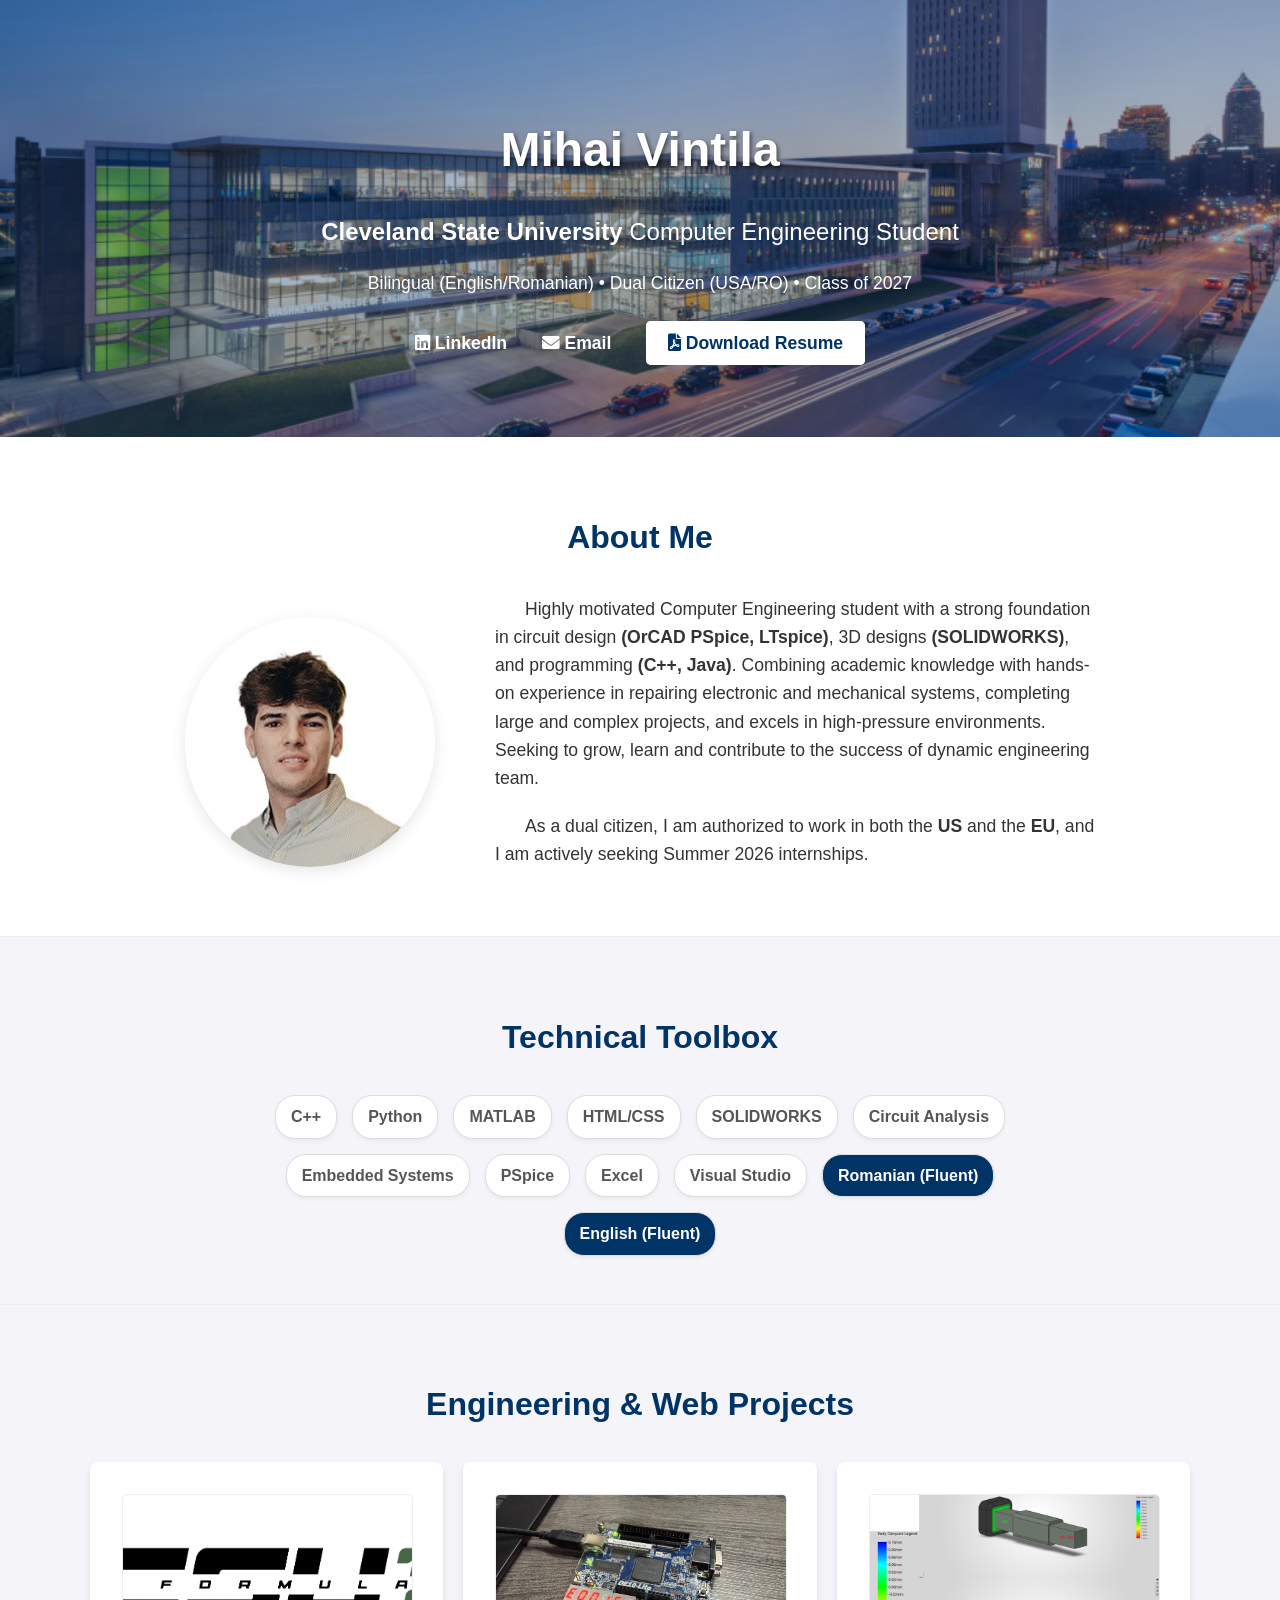
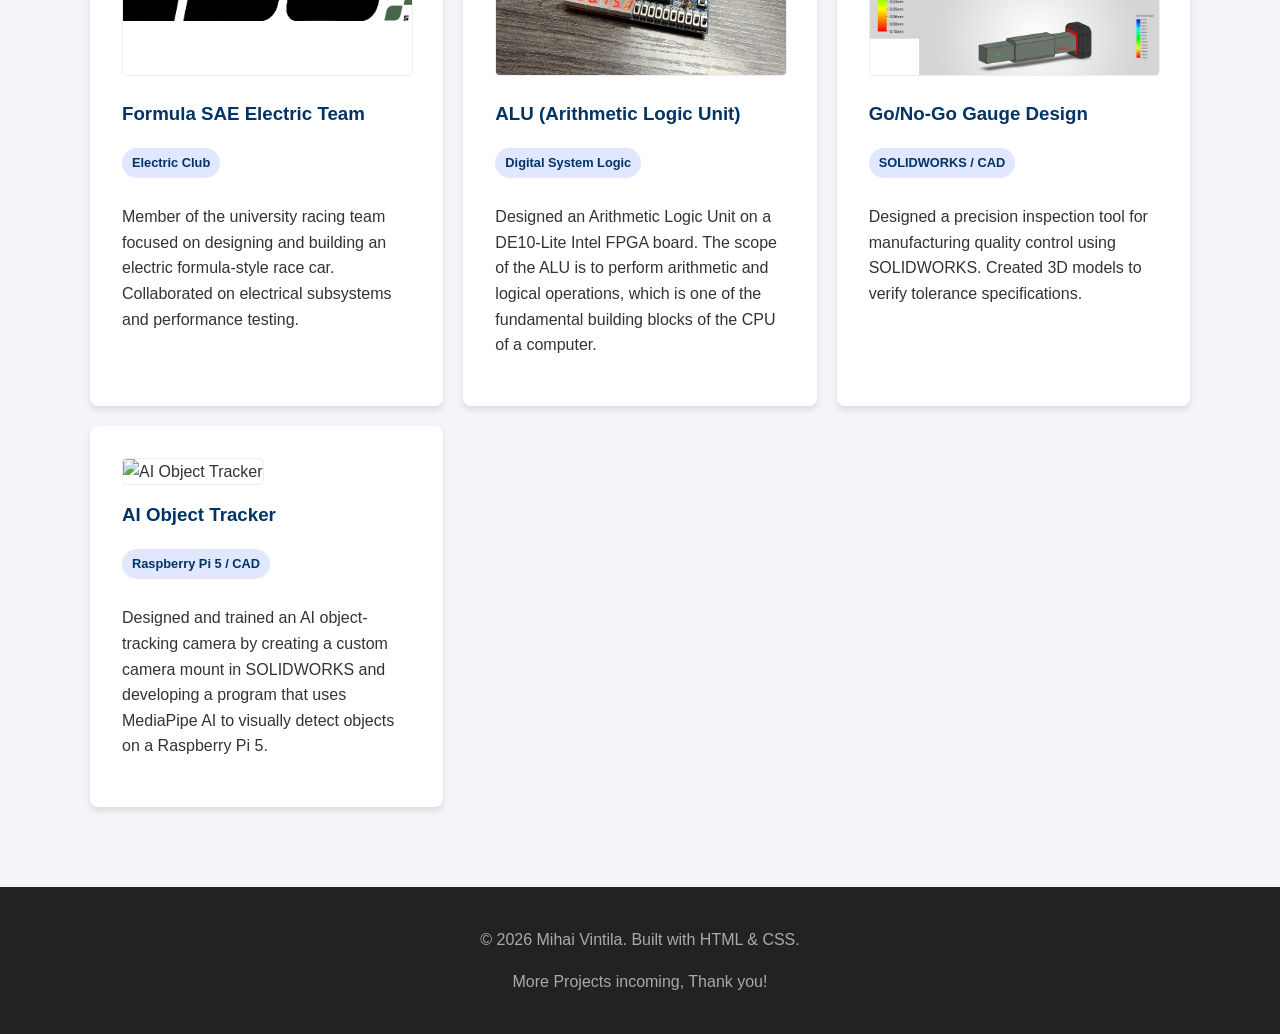
==== index.html @ 1a772fa2 "Add files via upload" ====
<!DOCTYPE html>
<html lang="en">
<head>
    <meta charset="UTF-8">
    <meta name="viewport" content="width=device-width, initial-scale=1.0">
    <title>Mihai Vintila | Computer Engineering Portfolio</title>
    <link rel="stylesheet" href="styles.css">
    <link rel="stylesheet" href="https://cdnjs.cloudflare.com/ajax/libs/font-awesome/6.0.0/css/all.min.css">
</head>
<body>

    <header class="hero">
        <div class="container">
            <h1>Mihai Vintila</h1>
            <p class="tagline"><strong>Cleveland State University</strong> Computer Engineering Student</p>
            <p class="sub-tagline">Bilingual (English/Romanian) • Dual Citizen (USA/RO) • Class of 2027 </p>
            <div class="social-links">
                <a href="https://www.linkedin.com/in/mihai-vintila" target="_blank"><i class="fab fa-linkedin"></i> LinkedIn</a>
                <a href="mailto:mihai.ciopleanu@yahoo.com"><i class="fas fa-envelope"></i> Email</a>
                <a href="resume.pdf.pdf" target="_blank" class="btn-resume"><i class="fas fa-file-pdf"></i> Download Resume</a>
            </div>
        </div>
    </header>

   <section class="section about">
        <div class="container">
            <h2>About Me</h2>
            
            <div class="about-content">
                
                <img src="profile.jpg" alt="Mihai Vintila" class="about-photo">
                
                <div class="about-text">
                    <p>
                       	Highly motivated Computer Engineering student with a strong foundation in circuit design <strong>(OrCAD PSpice, LTspice)</strong>, 3D designs <strong>(SOLIDWORKS)</strong>, and programming <strong>(C++, Java)</strong>. Combining academic knowledge with hands-on experience in repairing electronic and mechanical systems, completing large and complex projects, and excels in high-pressure environments. Seeking to grow, learn and contribute to the success of dynamic engineering team.
                    </p>
                    <p>
                        As a dual citizen, I am authorized to work in both the <strong>US</strong> and the <strong>EU</strong>, and I am actively seeking Summer 2026 internships.
                    </p>
                </div>
                
            </div> </div>
    </section>

    <section class="section skills-section" style="background-color: #f4f4f9; text-align: center;">
        <div class="container">
            <h2>Technical Toolbox</h2>
            <div class="skills-grid" style="display: flex; justify-content: center; gap: 15px; flex-wrap: wrap;">
                <span class="skill-tag">C++</span>
                <span class="skill-tag">Python</span>
                <span class="skill-tag">MATLAB</span>
                <span class="skill-tag">HTML/CSS</span>
                
                <span class="skill-tag">SOLIDWORKS</span>
                <span class="skill-tag">Circuit Analysis</span>
                <span class="skill-tag">Embedded Systems</span>
                <span class="skill-tag">PSpice</span>
        
                <span class="skill-tag">Excel</span>
                <span class="skill-tag">Visual Studio</span>
                
                <span class="skill-tag" style="background-color: #003366; color: white;">Romanian (Fluent)</span>
                <span class="skill-tag" style="background-color: #003366; color: white;">English (Fluent)</span>
            </div>
        </div>
    </section>

    <section class="section projects">
        <div class="container">
            <h2>Engineering & Web Projects</h2>
            <div class="project-grid">
                
                <div class="card">
                    <img src="saecsu.png" alt="Formula SAE Electric Car" class="project-img">
                    <h3>Formula SAE Electric Team</h3>
                    <span class="badge">Electric Club</span>
                    <p>Member of the university racing team focused on designing and building an electric formula-style race car. Collaborated on electrical subsystems and performance testing.</p>
                </div>

                <div class="card">
                    <img src="alu.jpeg" alt="ALU FPGA Board" class="project-img">
                    <h3>ALU (Arithmetic Logic Unit)</h3>
                    <span class="badge">Digital System Logic</span>
                    <p>Designed an Arithmetic Logic Unit on a DE10-Lite Intel FPGA board. The scope of the ALU is to perform arithmetic and logical operations, which is one of the fundamental building blocks of the CPU of a computer.</p>
                </div>

                <div class="card">
                    <img src="gauge.png" alt="Solidworks Gauge Design" class="project-img">
                    <h3>Go/No-Go Gauge Design</h3>
                    <span class="badge">SOLIDWORKS / CAD</span>
                    <p>Designed a precision inspection tool for manufacturing quality control using SOLIDWORKS. Created 3D models to verify tolerance specifications.</p>
                </div>

                <div class="card">
                    <img src="ObjectTracker.png" alt="AI Object Tracker " class="project-img">
                    <h3>AI Object Tracker</h3>
                    <span class="badge">Raspberry Pi 5 / CAD</span>
                    <p>Designed and trained an AI object-tracking camera by creating a custom 
camera mount in SOLIDWORKS and developing a program that uses MediaPipe AI to visually detect objects on a Raspberry Pi 5.</p>
                </div>


            </div>
        </div>
    </section>

    <footer>
        <div class="container">
            <p>&copy; 2026 Mihai Vintila. Built with HTML & CSS.</p>
            <p>More Projects incoming, Thank you!</p>
        </div>
    </footer>

</body>
</html>
---- styles.css ----
/* =========================================
   1. GLOBAL STYLES (Fonts & Colors)
   ========================================= */
body {
    font-family: 'Segoe UI', Roboto, Helvetica, Arial, sans-serif;
    margin: 0;
    padding: 0;
    line-height: 1.6;
    color: #333;
    background-color: #f4f4f9;
}

.container {
    width: 90%;
    max-width: 1100px;
    margin: 0 auto;
    padding: 0 20px;
}

a {
    text-decoration: none;
}

/* =========================================
   HERO SECTION (With Background Image)
   ========================================= */
.hero {
    /* This creates a dark blue tint over the image so text is readable */
    background: linear-gradient(rgba(0, 51, 102, 0.3), rgba(0, 51, 102, 0.4)), url('csu.jpg');
    
    /* These lines ensure the image covers the whole area perfectly */
    background-size: cover;       
    background-position: center;  
    background-repeat: no-repeat; 
    
    color: white;
    padding: 5rem 0; /* Increased padding slightly for a "big banner" look */
    text-align: center;
}

.hero h1 {
    font-size: 3rem;
    margin-bottom: 0.5rem;
    text-shadow: 2px 2px 4px rgba(0,0,0,0.5); /* Adds a subtle shadow to text */
}

.tagline {
    font-size: 1.5rem;
    font-weight: 300;
    margin-bottom: 0.5rem;
}

.sub-tagline {
    font-size: 1.1rem;
    opacity: 1;
    margin-bottom: 2rem;
}

/* Social Links & Resume Button */
.social-links a {
    color: white;
    margin: 0 15px;
    font-weight: bold;
    font-size: 1.1rem;
    transition: color 0.3s;
}

.social-links a:hover {
    color: #ffcc00; /* Yellow accent on hover */
}

.btn-resume {
    background-color: white;
    color: #003366 !important;
    padding: 10px 20px;
    border-radius: 5px;
    border: 2px solid white;
}

.btn-resume:hover {
    background-color: transparent !important;
    color: white !important;
}

/* =========================================
   3. SECTIONS (About, Skills, Projects)
   ========================================= */
.section {
    padding: 3rem 0;
}

.about {
    background: white;
    text-align: center;
}

.about p {
    max-width: 800px;
    margin: 0 auto 20px auto;
    font-size: 1.1rem;
}

.section h2 {
    text-align: center;
    color: #003366;
    margin-bottom: 2rem;
    font-size: 2rem;
}

/* =========================================
   4. SKILLS SECTION
   ========================================= */
.skills-section {
    background-color: #f9f9f9;
    text-align: center;
    border-top: 1px solid #eee;
    border-bottom: 1px solid #eee;
}

.skills-grid {
    display: flex;
    justify-content: center;
    gap: 15px;
    flex-wrap: wrap;
    max-width: 800px;
    margin: 0 auto;
}

.skill-tag {
    background: white;
    border: 1px solid #ddd;
    padding: 8px 15px;
    border-radius: 20px;
    font-weight: 600;
    color: #555;
    box-shadow: 0 2px 4px rgba(0,0,0,0.05);
}

/* =========================================
   5. PROJECT CARDS & IMAGES
   ========================================= */
.projects {
    background-color: #f4f4f9;
}

.project-grid {
    display: grid;
    grid-template-columns: repeat(auto-fit, minmax(300px, 1fr));
    gap: 20px;
}

.card {
    background: white;
    padding: 2rem;
    border-radius: 8px;
    box-shadow: 0 4px 6px rgba(0,0,0,0.1);
    transition: transform 0.2s;
}

.card:hover {
    transform: translateY(-5px); /* Lift effect on hover */
}

/* THIS IS THE IMAGE PART YOU ASKED ABOUT */
.project-img {
    width: 100%;
    height: 180px;
    object-fit: cover;
    border-radius: 5px;
    margin-bottom: 15px;
    border: 1px solid #eee;
}

.card h3 {
    margin-top: 0;
    color: #003366;
}

.badge {
    background: #e0e7ff;
    color: #003366;
    padding: 5px 10px;
    border-radius: 15px;
    font-size: 0.8rem;
    font-weight: bold;
    display: inline-block;
    margin-bottom: 10px;
}

/* =========================================
   6. FOOTER
   ========================================= */
footer {
    background: #222;
    color: #aaa;
    text-align: center;
    padding: 1.5rem 0;
    margin-top: 2rem;
}

.about-content {
    display: flex;           /* This turns on the side-by-side mode */
    align-items: center;     /* Centers them vertically */
    justify-content: center;
    gap: 60px;               /* Space between picture and text */
    text-align: left;        /* Forces text to align left, not center */
    margin-top: 2rem;
}

.about-photo {
    width: 250px;
    height: 250px;
    object-fit: cover;
    border-radius: 50%;
    box-shadow: 0 4px 15px rgba(0,0,0,0.1);
    flex-shrink: 0;          /* Prevents the image from getting squished */
}

.about-text {
    max-width: 600px;
    text-indent: 30px;
}

/* Force mobile phones to stack them again so it doesn't look squashed */
@media (max-width: 768px) {
    .about-content {
        flex-direction: column;
        text-align: center;
    }
}

/* =========================================
   MOBILE REPAIR KIT
   ========================================= */
@media (max-width: 768px) {
    
    /* 1. Stack the social buttons vertically */
    .social-links {
        display: flex;
        flex-direction: column; /* This forces them into a vertical stack */
        align-items: center;    /* Centers them perfectly */
        gap: 15px;              /* Adds clean space between each button */
    }

    /* 2. Reset margins so they don't look crooked */
    .social-links a {
        margin: 0;
        width: auto;            /* Lets buttons fit their text */
    }

    /* 3. Make the main title slightly smaller to prevent wrapping */
    .hero h1 {
        font-size: 2.5rem;      
        line-height: 1.2;
    }

    /* 4. Adjust the tagline text size */
    .tagline {
        font-size: 1.1rem;
        padding: 0 10px;        /* Adds breathing room on the sides */
    }
    
    /* 5. Fix the Resume Button looking weird */
    .btn-resume {
        width: 100%;            /* Makes the button nice and wide on mobile */
        max-width: 250px;       /* ...but not TOO wide */
        display: inline-block;  /* Keeps the box shape intact */
        margin-top: 10px;       /* Extra space above the resume button */
    }
}
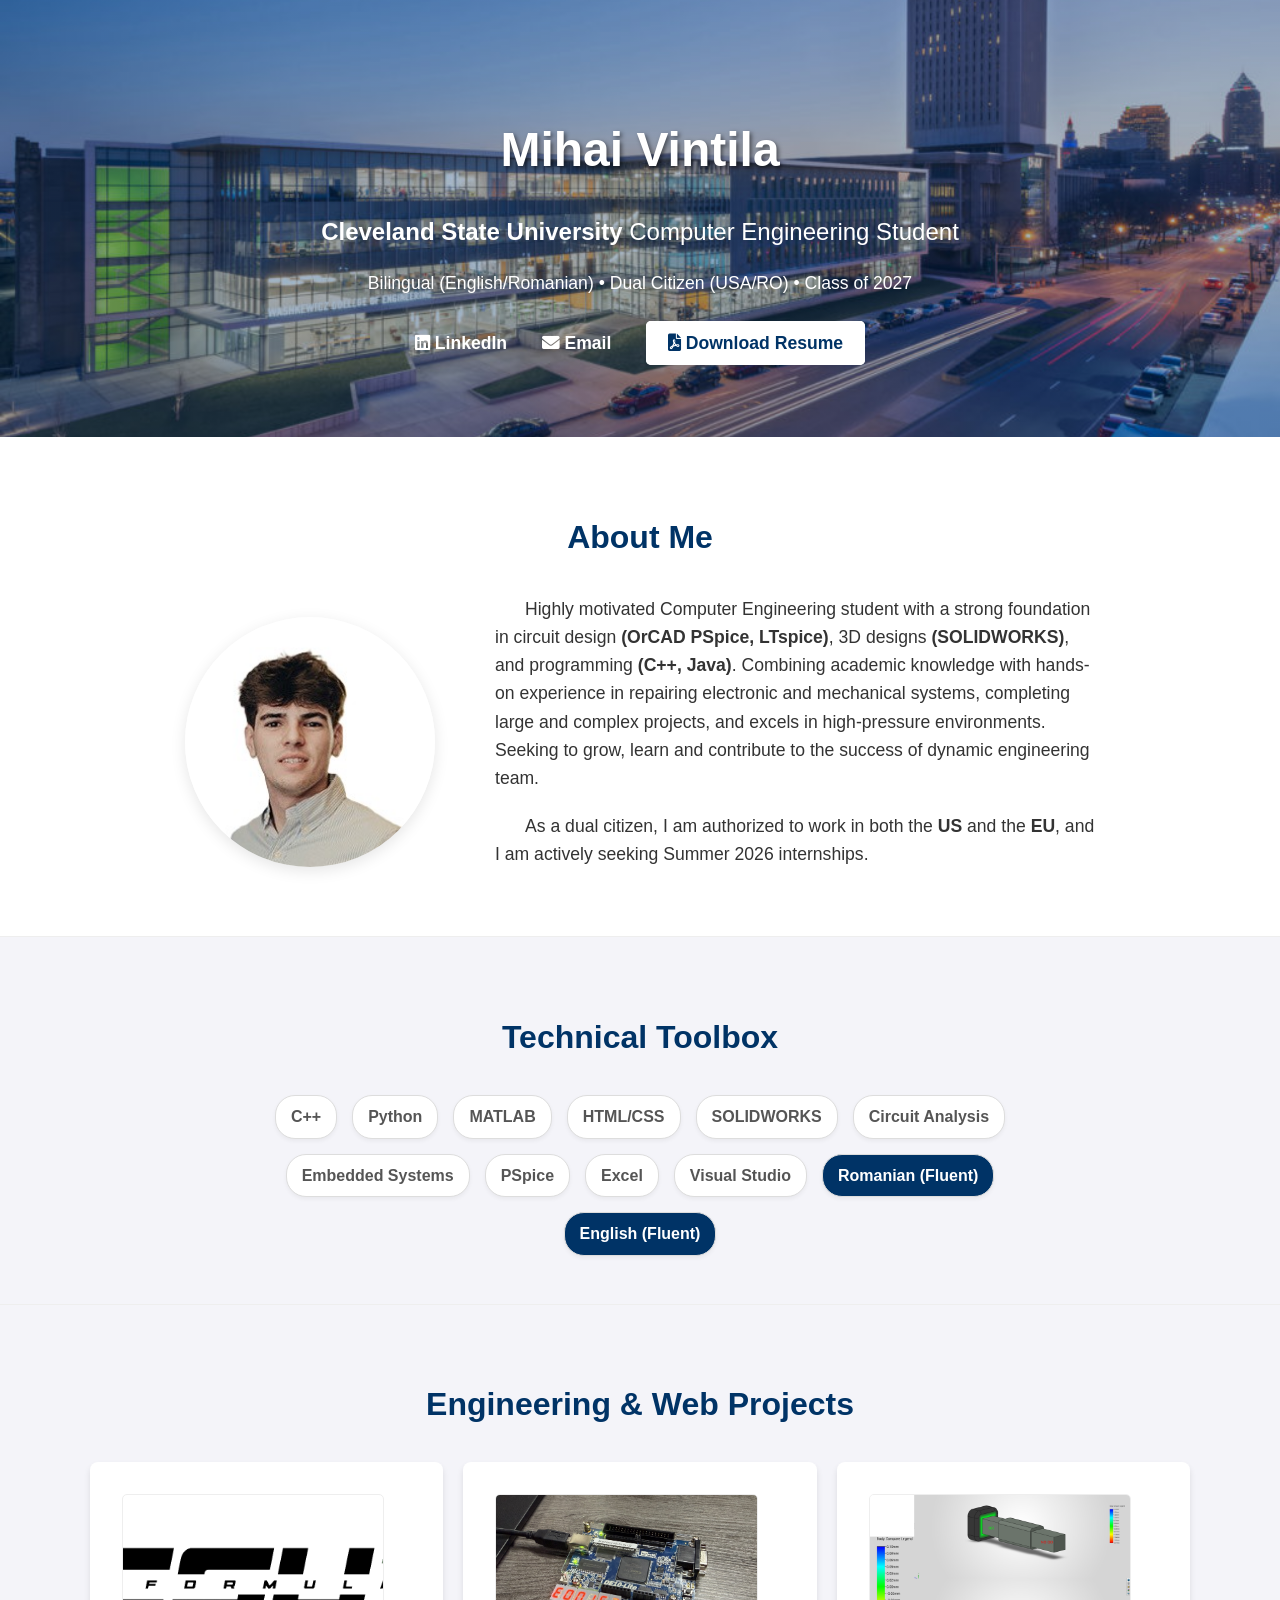
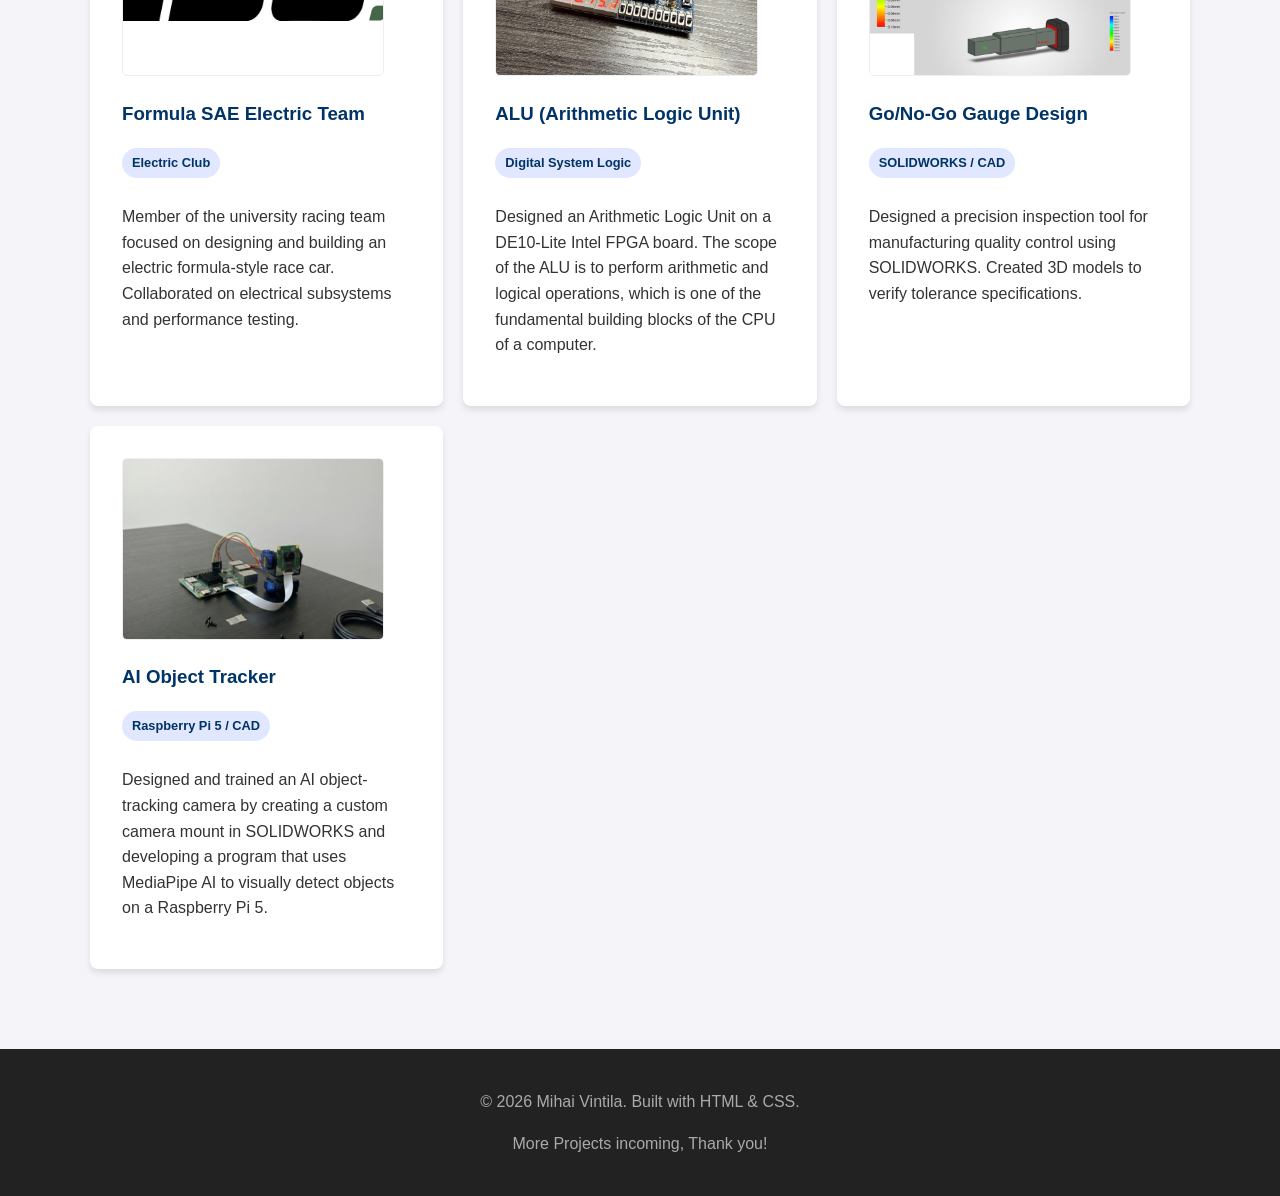
==== commit e9ca22df: "Update index.html" ====
--- a/index.html
+++ b/index.html
@@ -112,4 +112,4 @@
     </footer>
 
 </body>
-</html>+</html>
--- a/styles.css
+++ b/styles.css
@@ -11,7 +11,7 @@
 }
 
 .container {
-    width: 90%;
+    width: 100%;
     max-width: 1100px;
     margin: 0 auto;
     padding: 0 20px;
@@ -163,7 +163,7 @@
 
 /* THIS IS THE IMAGE PART YOU ASKED ABOUT */
 .project-img {
-    width: 100%;
+    width: 90%;
     height: 180px;
     object-fit: cover;
     border-radius: 5px;
@@ -267,4 +267,6 @@
         display: inline-block;  /* Keeps the box shape intact */
         margin-top: 10px;       /* Extra space above the resume button */
     }
-}+
+}
+
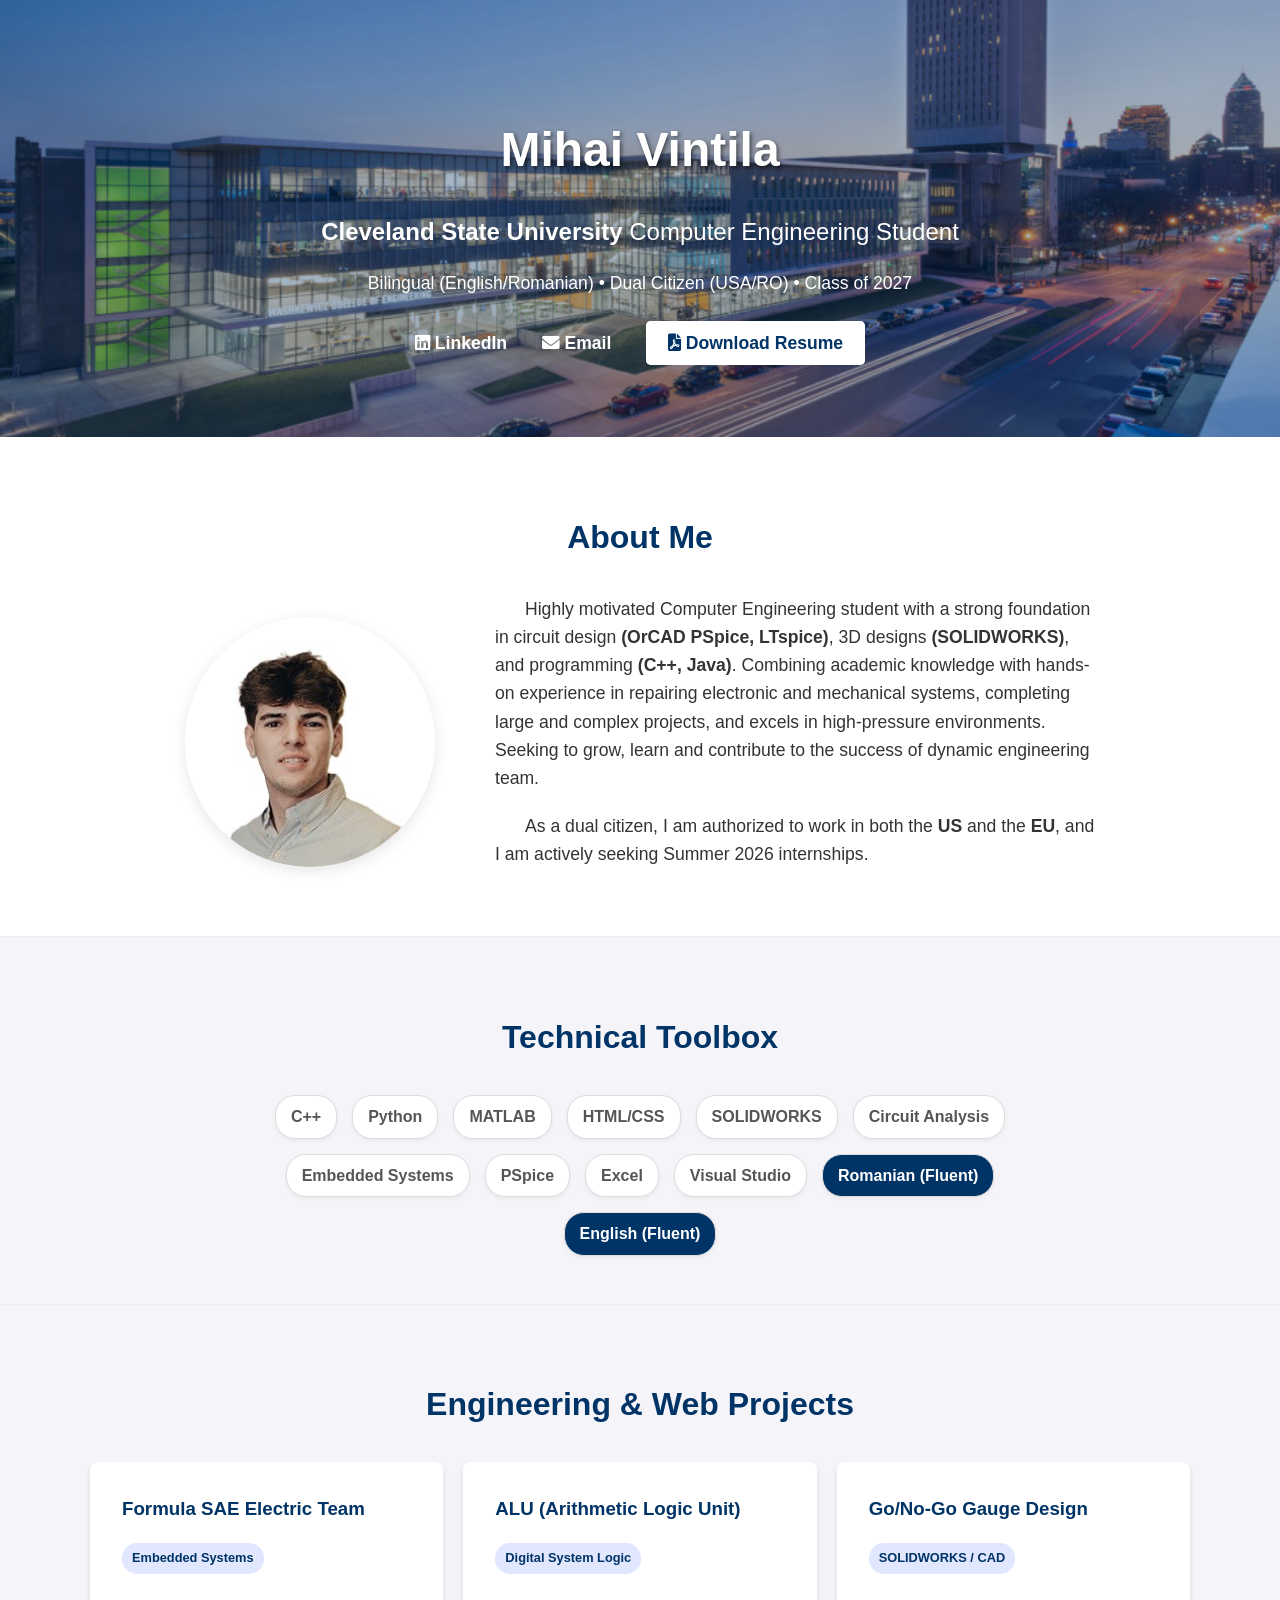
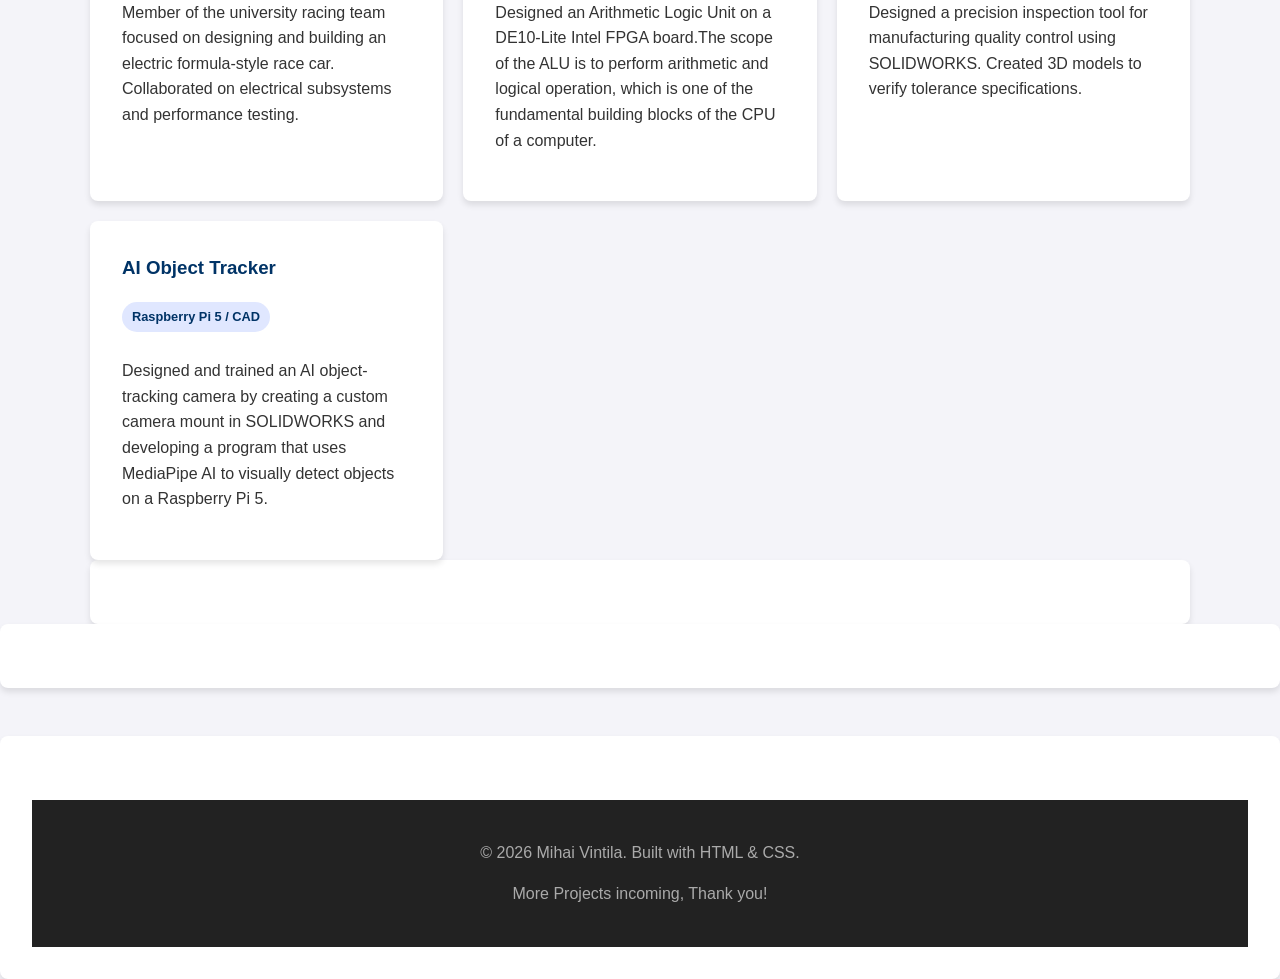
==== commit 2f0a2d5e: "Update index.html" ====
--- a/index.html
+++ b/index.html
@@ -68,35 +68,30 @@
     <section class="section projects">
         <div class="container">
             <h2>Engineering & Web Projects</h2>
-            <div class="project-grid">
+           <div class="project-grid">
                 
-                <div class="card">
-                    <img src="saecsu.png" alt="Formula SAE Electric Car" class="project-img">
+                <a href="sae.html" class="card" style="text-decoration: none; color: inherit; display: block;">
                     <h3>Formula SAE Electric Team</h3>
-                    <span class="badge">Electric Club</span>
+                    <span class="badge">Embedded Systems</span>
                     <p>Member of the university racing team focused on designing and building an electric formula-style race car. Collaborated on electrical subsystems and performance testing.</p>
-                </div>
+                </a>
 
-                <div class="card">
-                    <img src="alu.jpeg" alt="ALU FPGA Board" class="project-img">
+                <a href="alu.html" class="card" style="text-decoration: none; color: inherit; display: block;">
                     <h3>ALU (Arithmetic Logic Unit)</h3>
                     <span class="badge">Digital System Logic</span>
-                    <p>Designed an Arithmetic Logic Unit on a DE10-Lite Intel FPGA board. The scope of the ALU is to perform arithmetic and logical operations, which is one of the fundamental building blocks of the CPU of a computer.</p>
-                </div>
+                    <p>Designed an Arithmetic Logic Unit on a DE10-Lite Intel FPGA board.The scope of the ALU is to perform arithmetic and logical operation, which is one of the fundamental building blocks of the CPU of a computer.</p>
+                </a>
 
-                <div class="card">
-                    <img src="gauge.png" alt="Solidworks Gauge Design" class="project-img">
+                <a href="gauge.html" class="card" style="text-decoration: none; color: inherit; display: block;">
                     <h3>Go/No-Go Gauge Design</h3>
                     <span class="badge">SOLIDWORKS / CAD</span>
                     <p>Designed a precision inspection tool for manufacturing quality control using SOLIDWORKS. Created 3D models to verify tolerance specifications.</p>
-                </div>
+                </a>
 
-                <div class="card">
-                    <img src="ObjectTracker.png" alt="AI Object Tracker " class="project-img">
+                <a href="tracker.html" class="card" style="text-decoration: none; color: inherit; display: block;">
                     <h3>AI Object Tracker</h3>
                     <span class="badge">Raspberry Pi 5 / CAD</span>
-                    <p>Designed and trained an AI object-tracking camera by creating a custom 
-camera mount in SOLIDWORKS and developing a program that uses MediaPipe AI to visually detect objects on a Raspberry Pi 5.</p>
+                    <p>Designed and trained an AI object-tracking camera by creating a custom camera mount in SOLIDWORKS and developing a program that uses MediaPipe AI to visually detect objects on a Raspberry Pi 5.</p>
                 </div>
 
 
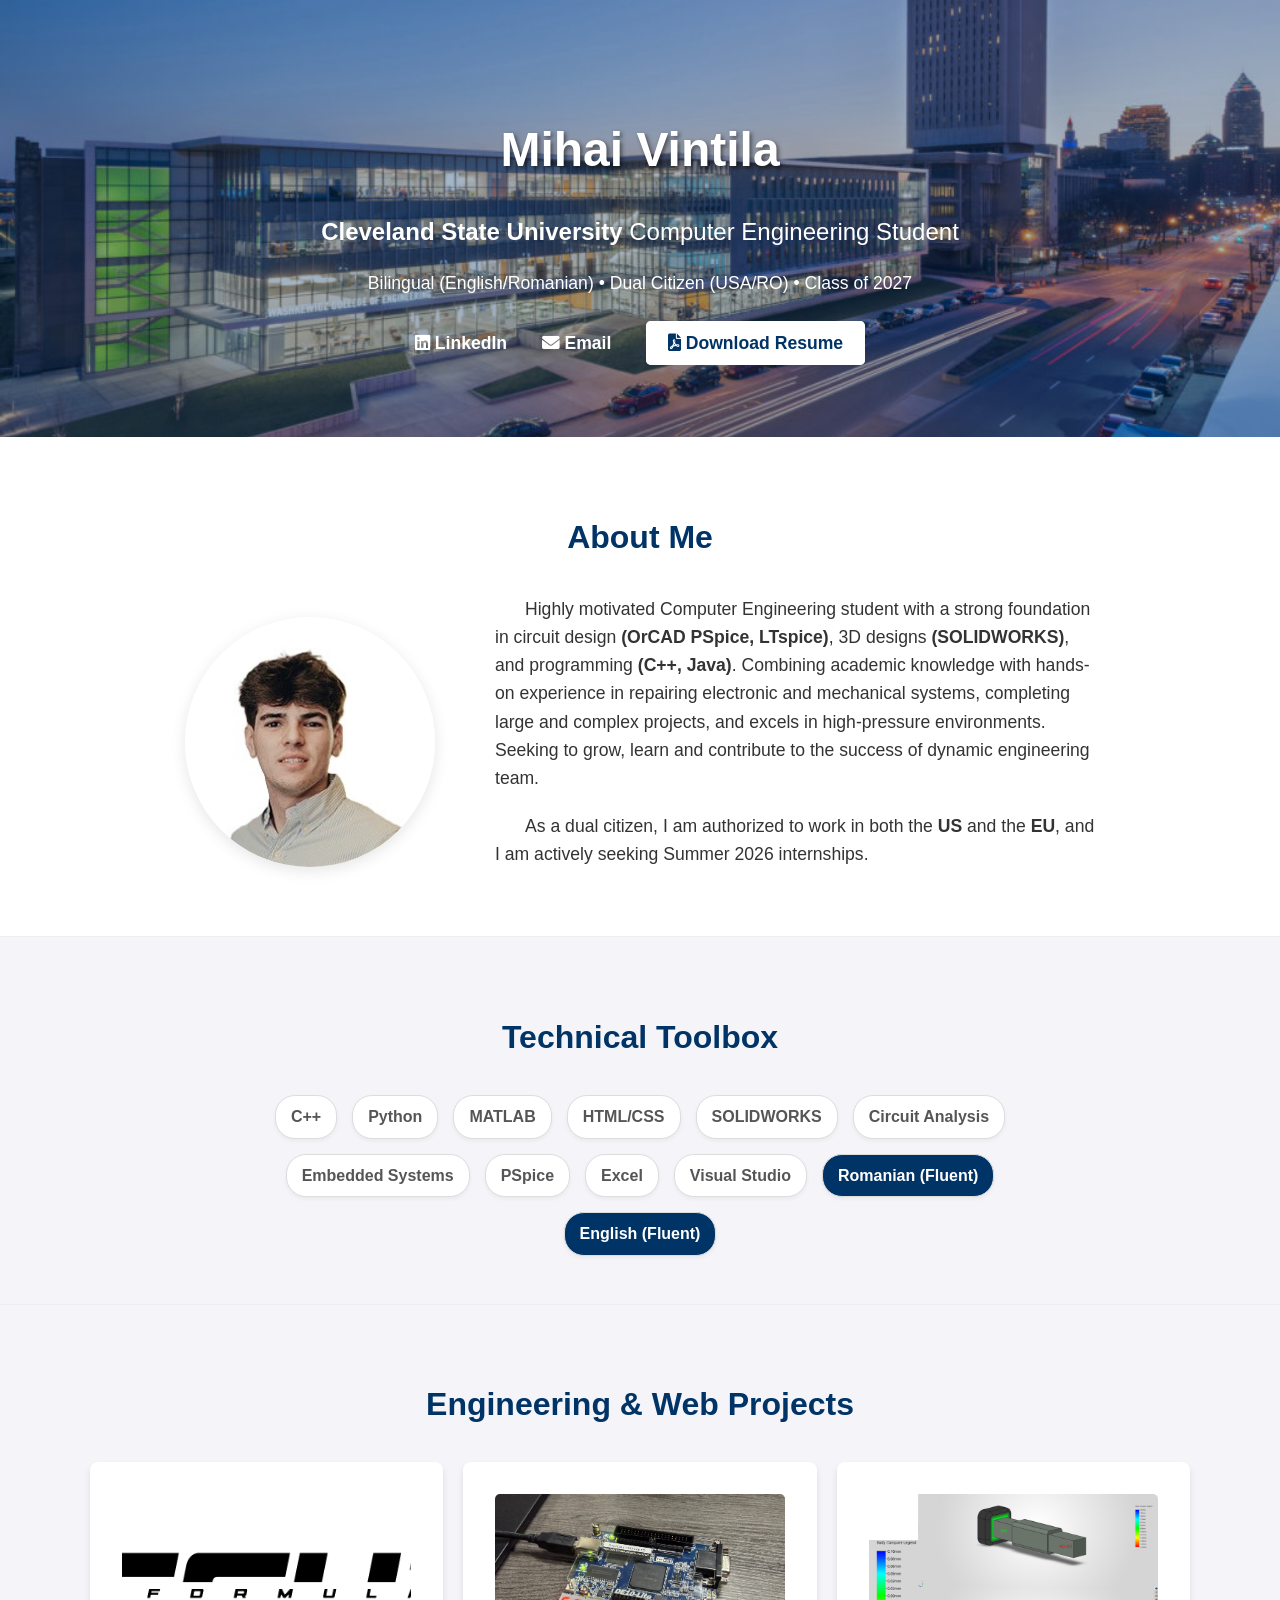
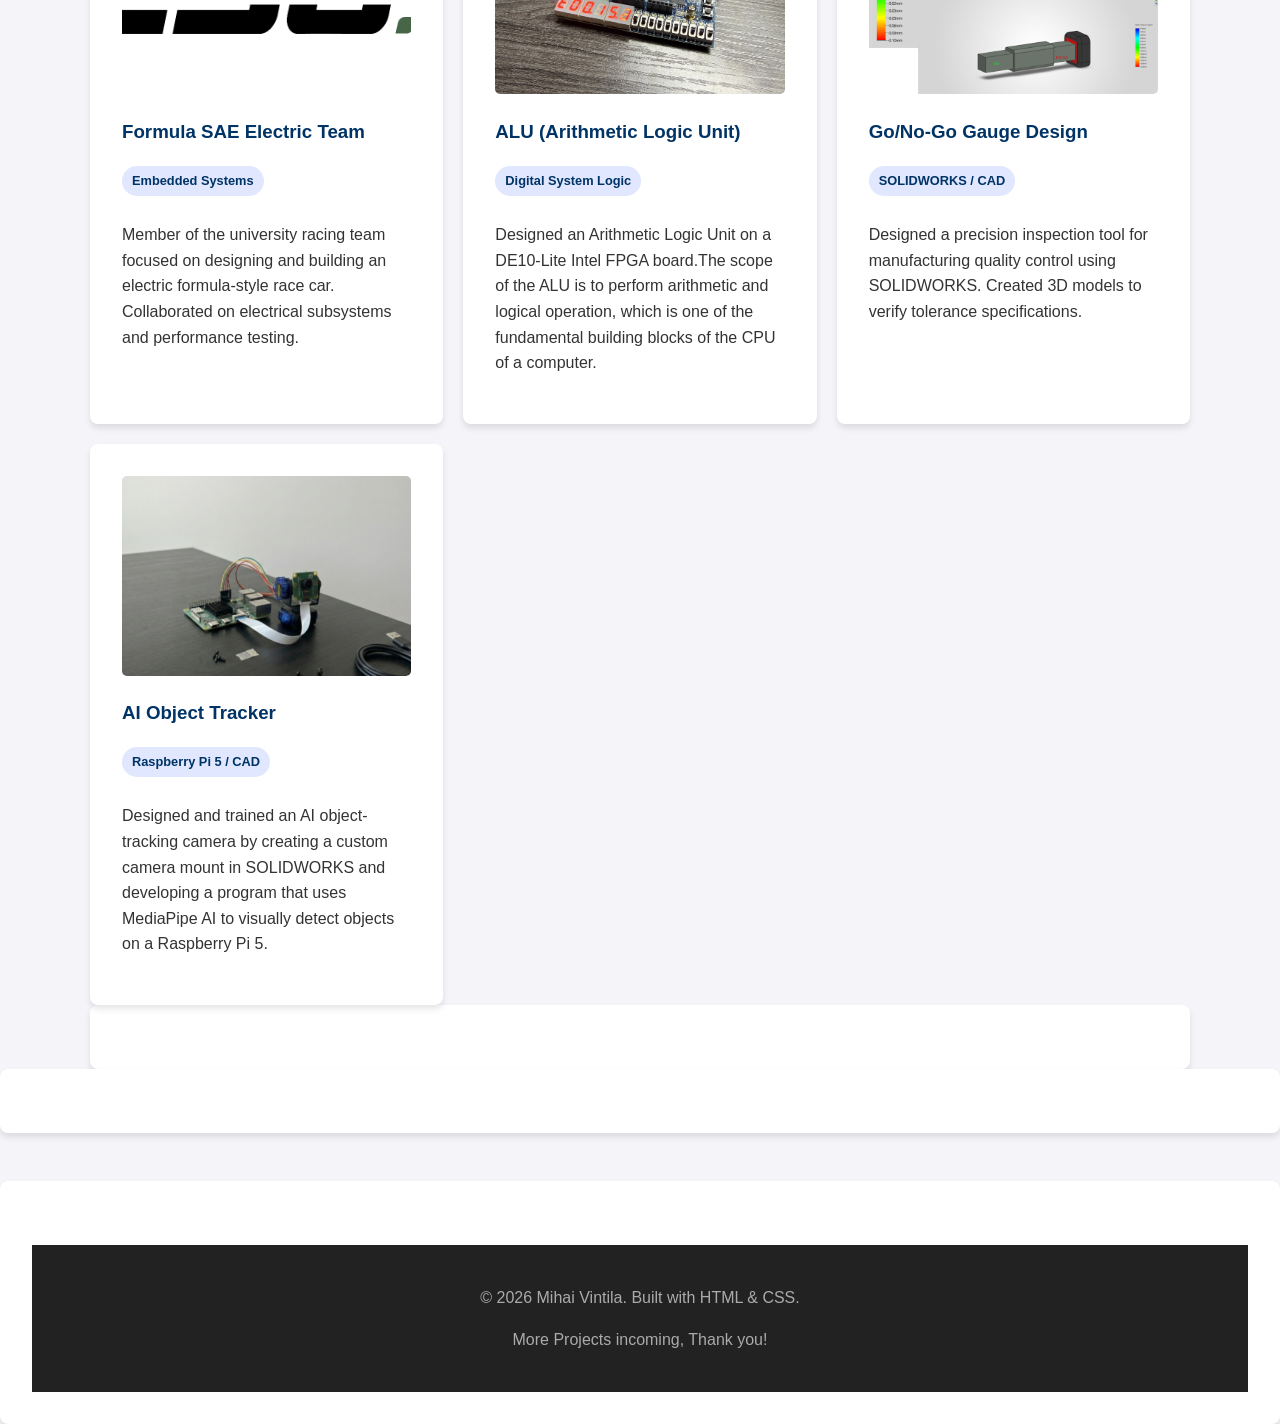
==== commit 0b48a2ea: "Update index.html" ====
--- a/index.html
+++ b/index.html
@@ -71,24 +71,28 @@
            <div class="project-grid">
                 
                 <a href="sae.html" class="card" style="text-decoration: none; color: inherit; display: block;">
+                    <img src="saecsu.png" alt="Formula SAE" style="width: 100%; height: 200px; object-fit: cover; border-radius: 5px; margin-bottom: 15px;">
                     <h3>Formula SAE Electric Team</h3>
                     <span class="badge">Embedded Systems</span>
                     <p>Member of the university racing team focused on designing and building an electric formula-style race car. Collaborated on electrical subsystems and performance testing.</p>
                 </a>
 
                 <a href="alu.html" class="card" style="text-decoration: none; color: inherit; display: block;">
+                    <img src="alu.jpeg" alt="ALU Board" style="width: 100%; height: 200px; object-fit: cover; border-radius: 5px; margin-bottom: 15px;">
                     <h3>ALU (Arithmetic Logic Unit)</h3>
                     <span class="badge">Digital System Logic</span>
                     <p>Designed an Arithmetic Logic Unit on a DE10-Lite Intel FPGA board.The scope of the ALU is to perform arithmetic and logical operation, which is one of the fundamental building blocks of the CPU of a computer.</p>
                 </a>
 
                 <a href="gauge.html" class="card" style="text-decoration: none; color: inherit; display: block;">
+                    <img src="gauge.png" alt="GO/NO-GO Gauge" style="width: 100%; height: 200px; object-fit: cover; border-radius: 5px; margin-bottom: 15px;">
                     <h3>Go/No-Go Gauge Design</h3>
                     <span class="badge">SOLIDWORKS / CAD</span>
                     <p>Designed a precision inspection tool for manufacturing quality control using SOLIDWORKS. Created 3D models to verify tolerance specifications.</p>
                 </a>
 
                 <a href="tracker.html" class="card" style="text-decoration: none; color: inherit; display: block;">
+                    <img src="ObjectTracker.png" alt="AI Object Tracker" style="width: 100%; height: 200px; object-fit: cover; border-radius: 5px; margin-bottom: 15px;">
                     <h3>AI Object Tracker</h3>
                     <span class="badge">Raspberry Pi 5 / CAD</span>
                     <p>Designed and trained an AI object-tracking camera by creating a custom camera mount in SOLIDWORKS and developing a program that uses MediaPipe AI to visually detect objects on a Raspberry Pi 5.</p>
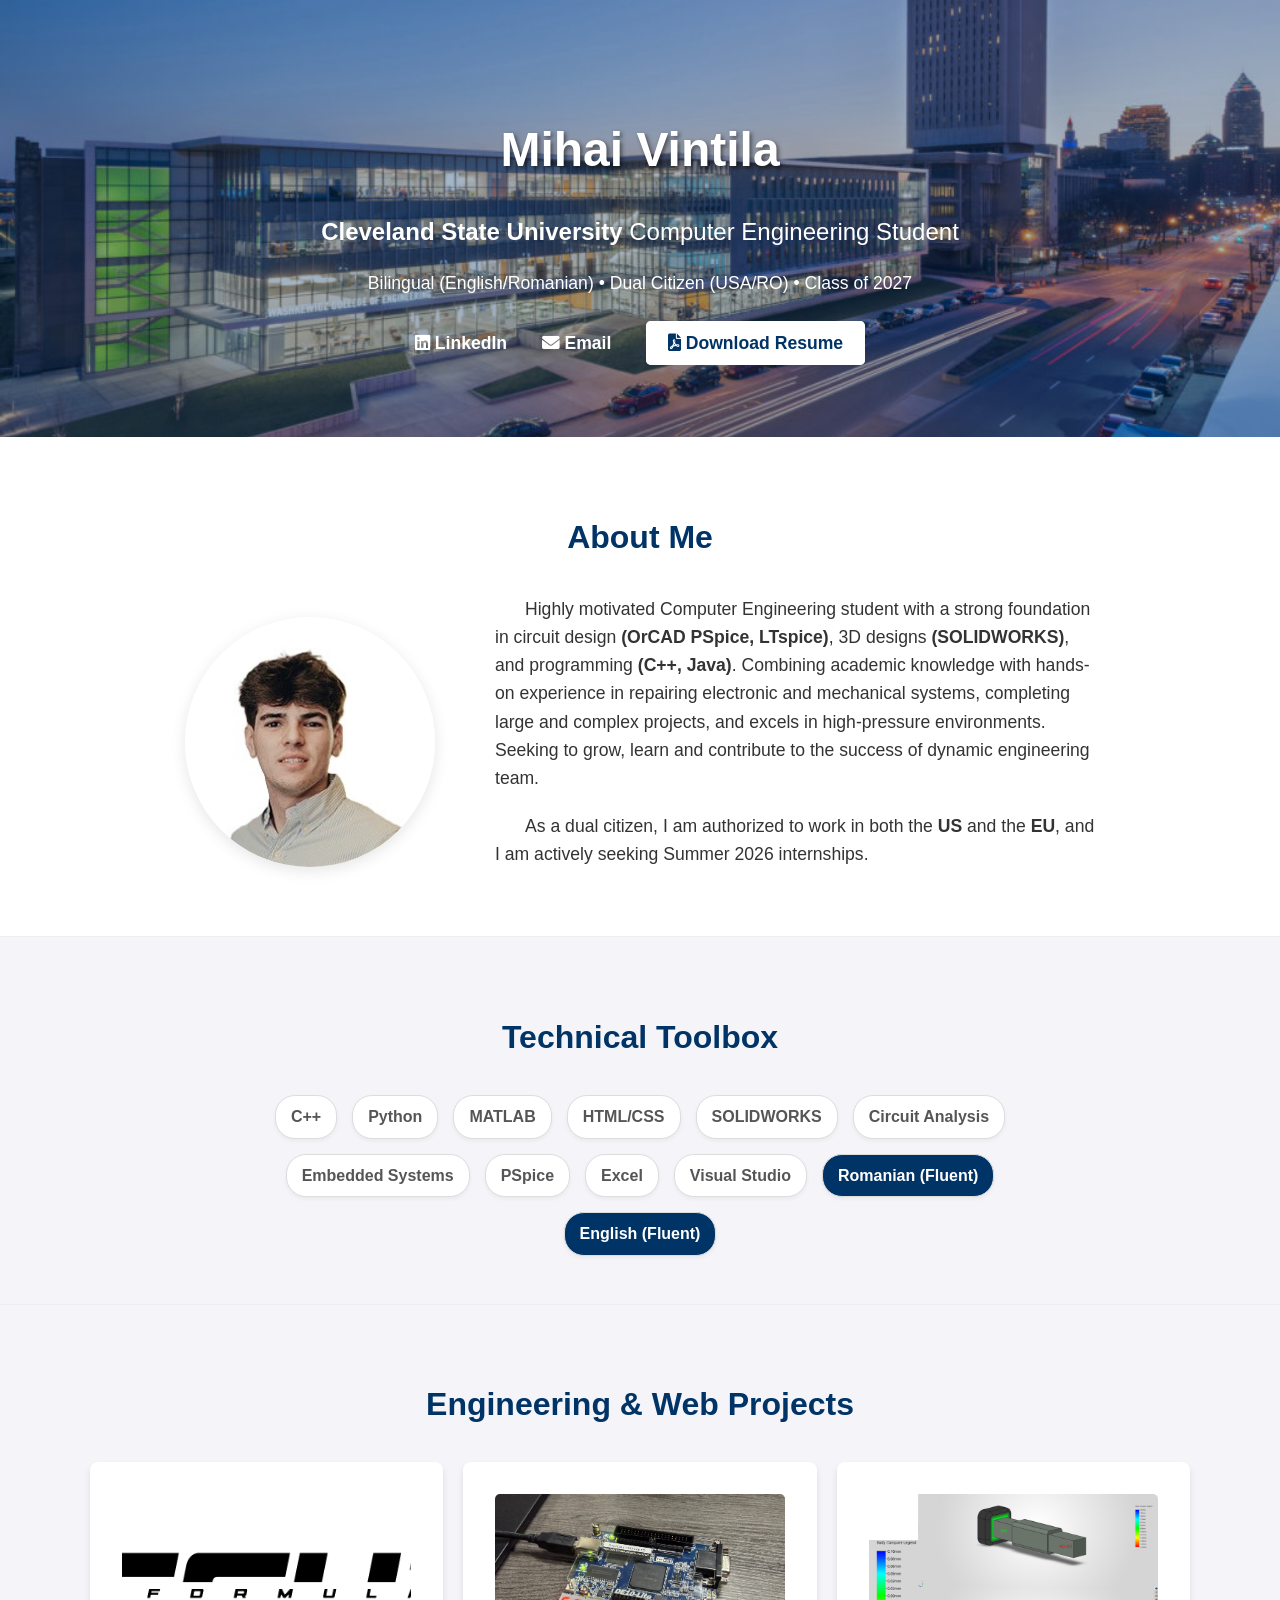
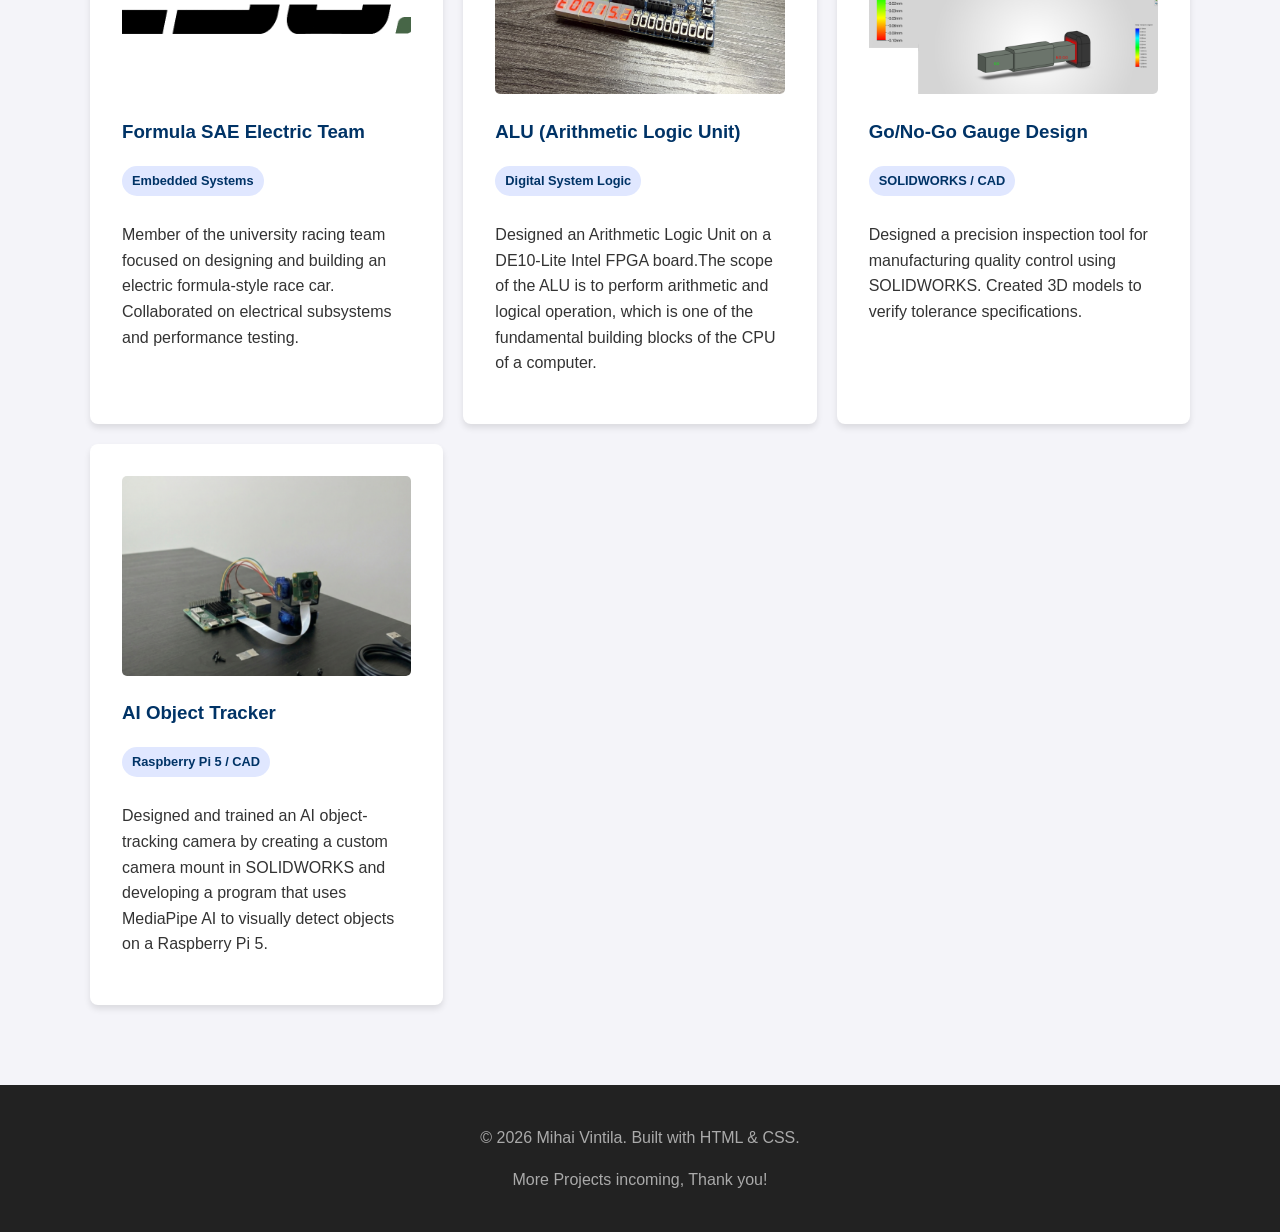
==== commit 489be277: "Update index.html" ====
--- a/index.html
+++ b/index.html
@@ -96,7 +96,7 @@
                     <h3>AI Object Tracker</h3>
                     <span class="badge">Raspberry Pi 5 / CAD</span>
                     <p>Designed and trained an AI object-tracking camera by creating a custom camera mount in SOLIDWORKS and developing a program that uses MediaPipe AI to visually detect objects on a Raspberry Pi 5.</p>
-                </div>
+                 </a>
 
 
             </div>
